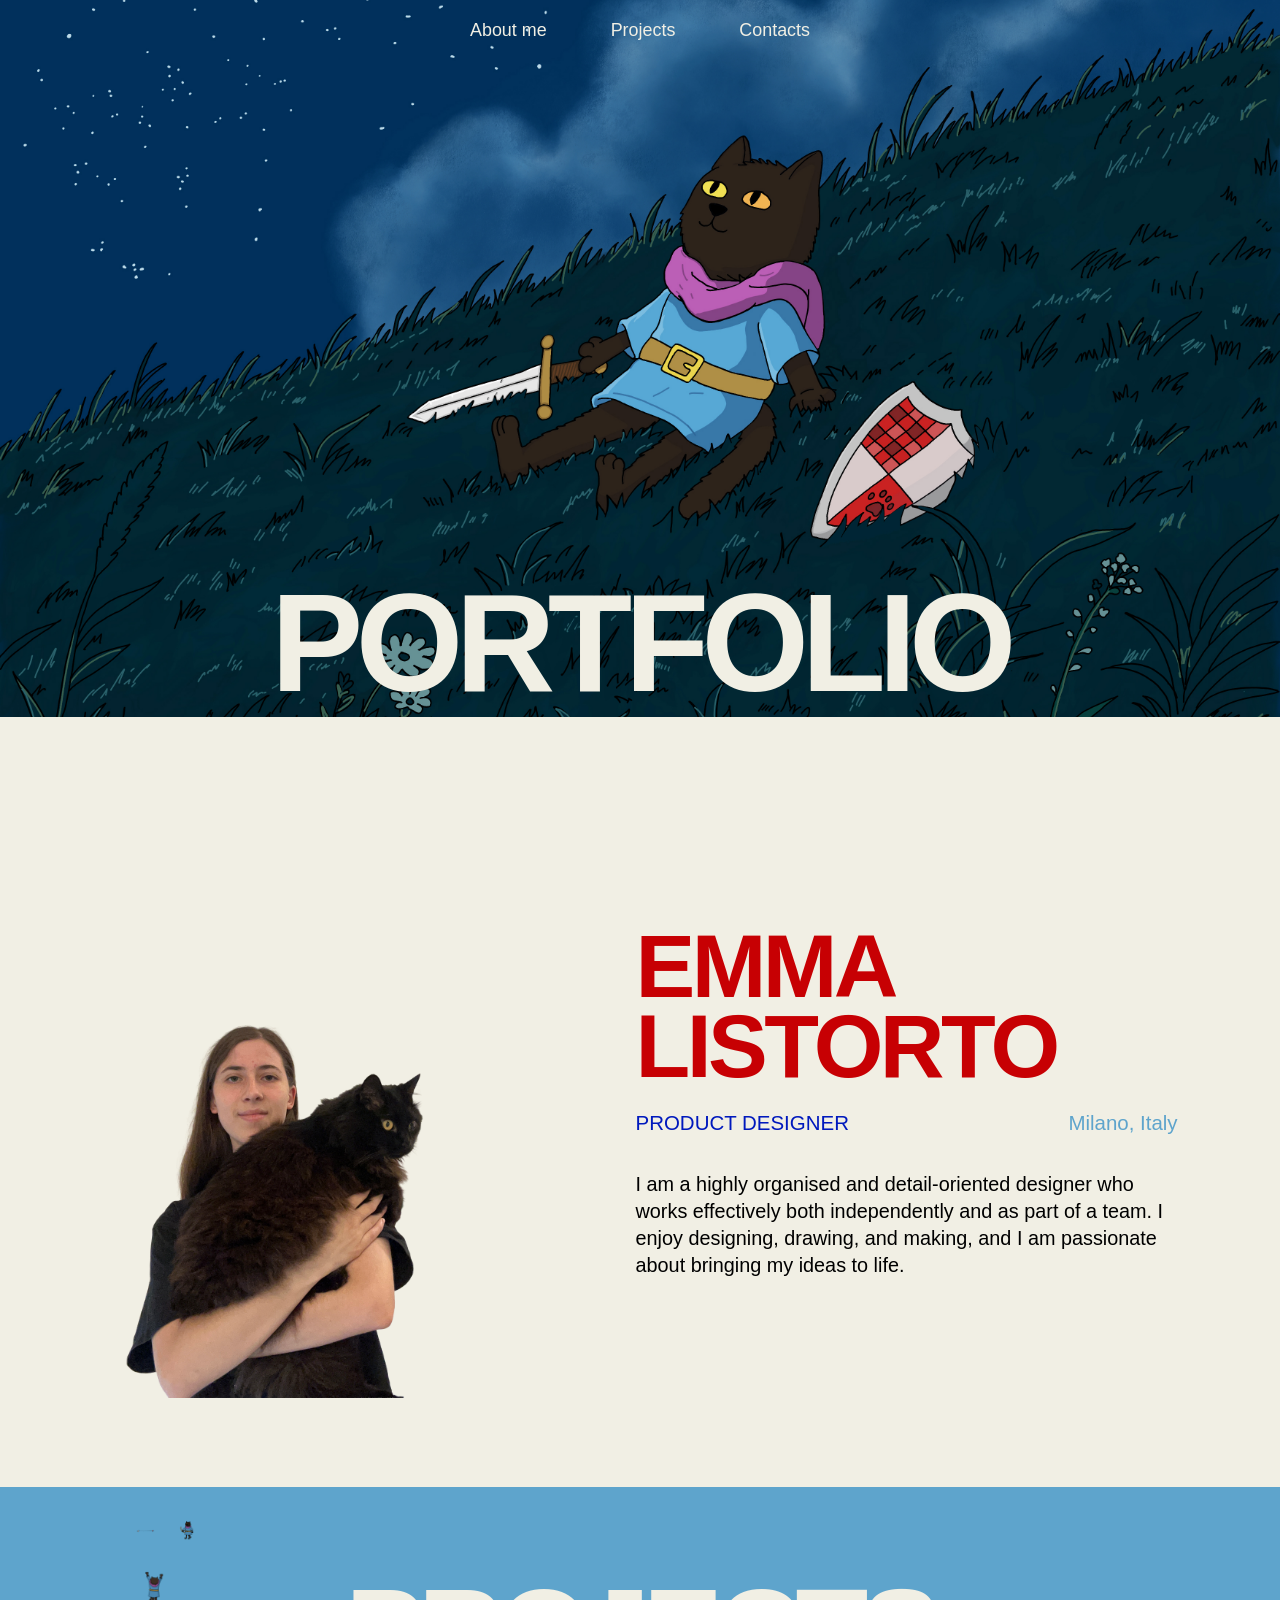
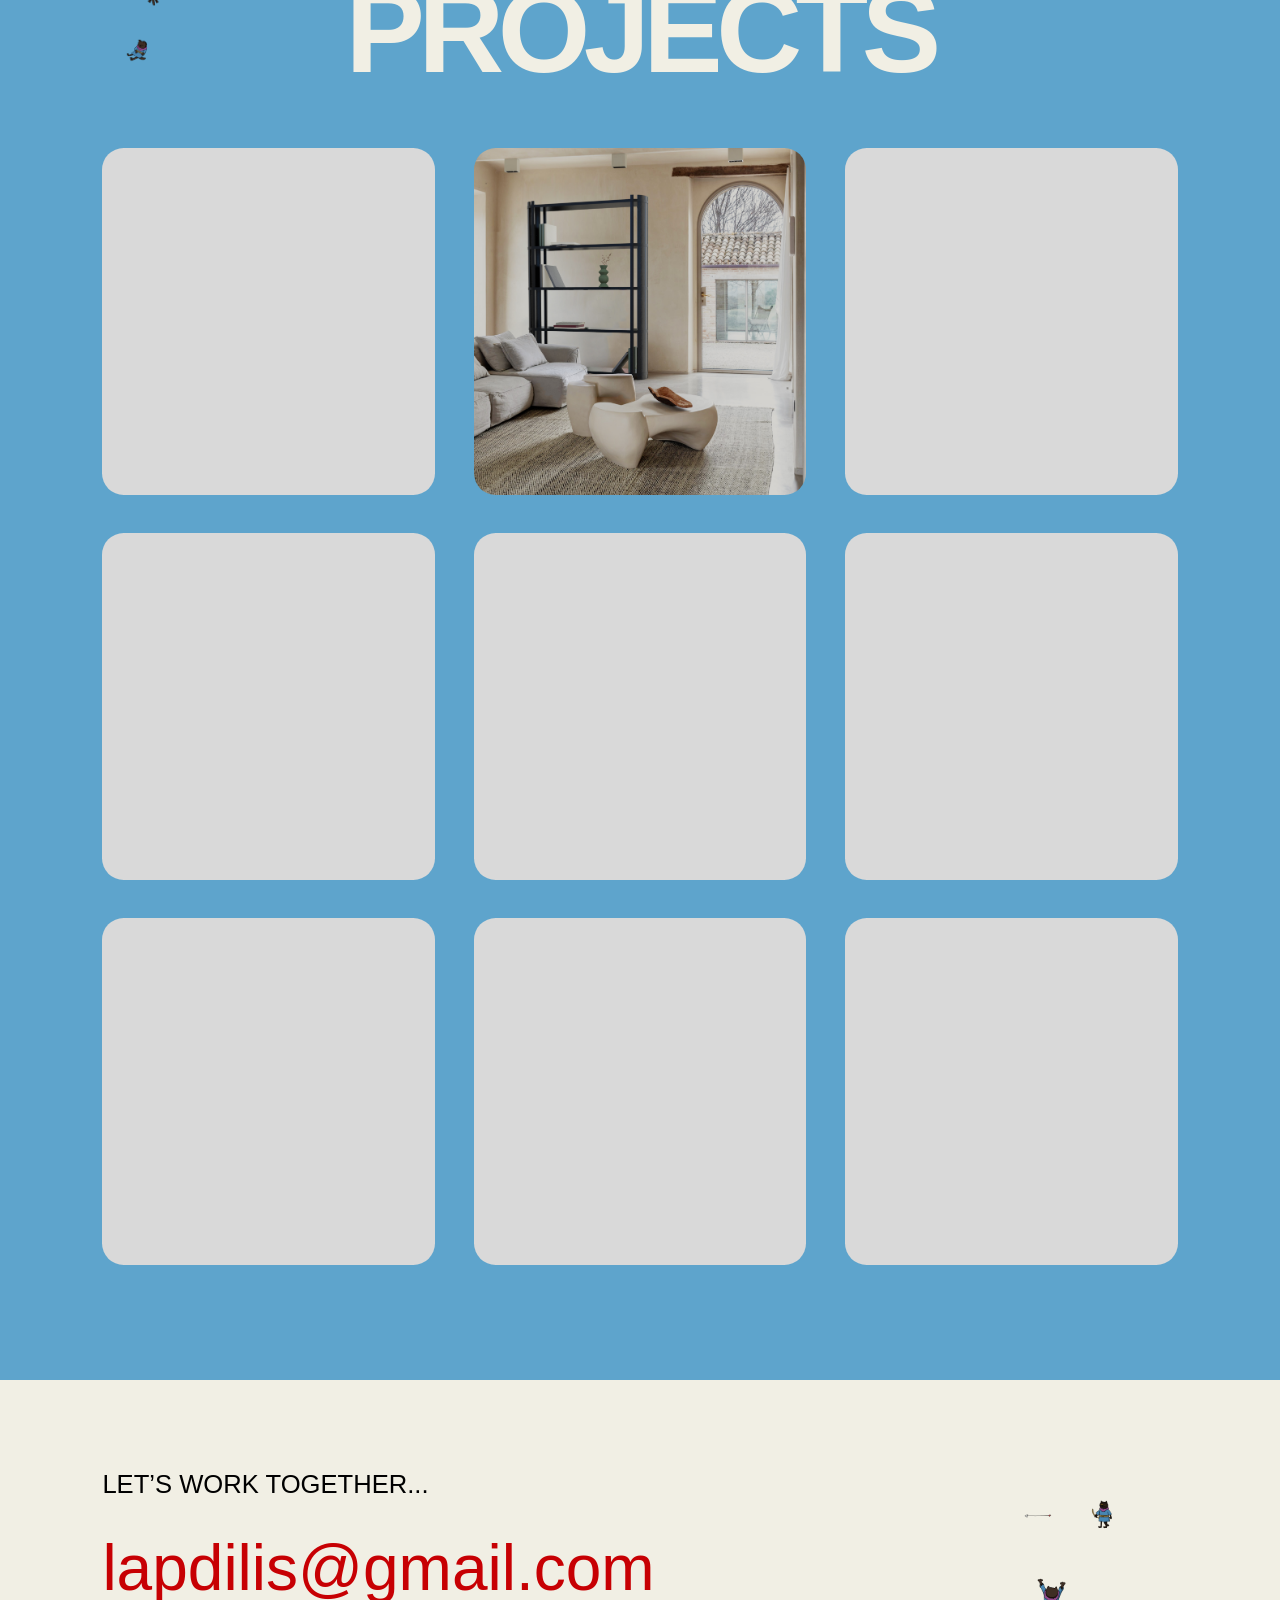
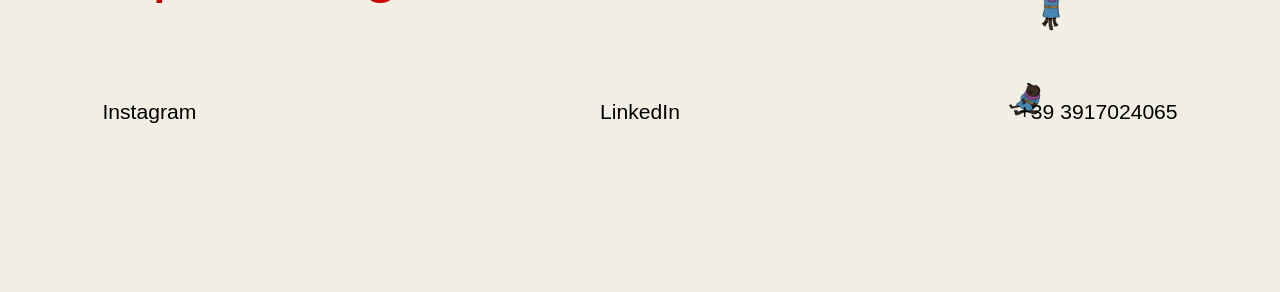
==== index.html @ e355bc2e "Add files via upload" ====
<!DOCTYPE html>
<html lang="en">
<head>
    <meta charset="UTF-8">
    <meta name="viewport" content="width=device-width, initial-scale=1.0">

    <title>Emma Listorto — Product Designer</title>
    <meta name="description" content="Emma Listorto — Product Designer from Milan, Italy.">

    <link rel="stylesheet" href="css/style.css">
</head>

<body>

    <!-- HERO -->
    <header class="hero" id="home">
        <nav class="navbar" aria-label="Main navigation">
            <a href="#about">About me</a>
            <a href="#projects">Projects</a>
            <a href="#contacts">Contacts</a>
        </nav>

        <h1 class="hero-title">PORTFOLIO</h1>
    </header>


    <main>

        <!-- ABOUT -->
        <section class="about section-cream" id="about">
            <div class="about-inner">

                <div class="about-image-wrap">
                    <img
                        class="about-image"
                        src="images/v1_32.png"
                        alt="Emma holding her cat"
                    >
                </div>

                <div class="about-content">
                    <h2 class="about-name">EMMA<br>LISTORTO</h2>

                    <div class="about-meta">
                        <span class="about-role">PRODUCT DESIGNER</span>
                        <span class="about-location">Milano, Italy</span>
                    </div>

                    <p class="about-description">
                        I am a highly organised and detail-oriented designer who works effectively
                        both independently and as part of a team. I enjoy designing, drawing, and
                        making, and I am passionate about bringing my ideas to life.
                    </p>
                </div>

            </div>
        </section>


        <!-- PROJECTS -->
        <section class="projects section-blue" id="projects">

            <div class="projects-heading">
                <img
                    class="projects-cat"
                    src="images/v1_24.png"
                    alt=""
                    aria-hidden="true"
                >
                <h2>PROJECTS</h2>
            </div>

            <div class="projects-grid">

                <!-- Replace the placeholder cards with your project images/links later -->
                <a class="project-card" href="#" aria-label="Project 1"></a>

                <a class="project-card project-card-image"
                   href="#"
                   aria-label="Project 2"
                   style="background-image: url('images/v1_10.png');">
                </a>

                <a class="project-card" href="#" aria-label="Project 3"></a>
                <a class="project-card" href="#" aria-label="Project 4"></a>
                <a class="project-card" href="#" aria-label="Project 5"></a>
                <a class="project-card" href="#" aria-label="Project 6"></a>
                <a class="project-card" href="#" aria-label="Project 7"></a>
                <a class="project-card" href="#" aria-label="Project 8"></a>
                <a class="project-card" href="#" aria-label="Project 9"></a>

            </div>

        </section>


        <!-- CONTACTS -->
        <section class="contacts section-cream" id="contacts">

            <div class="contacts-inner">

                <div class="contacts-main">
                    <p class="contact-intro">LET’S WORK TOGETHER...</p>

                    <a class="email" href="mailto:lapdilis@gmail.com">
                        lapdilis@gmail.com
                    </a>
                </div>

                <img
                    class="contacts-cat"
                    src="images/v1_23.png"
                    alt=""
                    aria-hidden="true"
                >

                <div class="contact-links">
                    <!-- Replace # with your real Instagram and LinkedIn URLs -->
                    <a href="#" aria-label="Instagram">Instagram</a>
                    <a href="#" aria-label="LinkedIn">LinkedIn</a>
                    <a href="tel:+393917024065">+39 3917024065</a>
                </div>

            </div>

        </section>

    </main>

</body>
</html>
---- css/style.css ----
/* =========================================================
   LAPDI DESIGNS — RESPONSIVE PORTFOLIO
   ========================================================= */

/* ---------- RESET ---------- */

*,
*::before,
*::after {
    box-sizing: border-box;
}

html {
    scroll-behavior: smooth;
}

body {
    margin: 0;
    background: #f1efe4;
    color: #000;
    overflow-x: hidden;
}

/* ---------- FONTS ---------- */
/*
   The original Figma export referenced Eurostile LT ExtendedTwo
   and Futura Book through Google Fonts, but those specific fonts
   are not Google Fonts web fonts.

   If you own the .woff/.woff2 files, put them in a "fonts" folder
   and we can add @font-face later for an exact match.

   The fallbacks below keep the visual character close for now.
*/

:root {
    --cream: #f1efe4;
    --red: #c70003;
    --blue: #5ea4cc;
    --dark-blue: #0019bd;
    --card: #d9d9d9;
    --text: #000;

    --display-font: "Arial Black", "Arial Narrow", Arial, sans-serif;
    --body-font: "Century Gothic", "Trebuchet MS", Arial, sans-serif;
}


/* ---------- GLOBAL ---------- */

body {
    font-family: var(--body-font);
}

a {
    color: inherit;
    text-decoration: none;
}

img {
    display: block;
    max-width: 100%;
}


/* =========================================================
   HERO
   ========================================================= */

.hero {
    position: relative;
    width: 100%;
    height: min(56vw, 720px);
    min-height: 360px;

    background-image: url("../images/v1_3.png");
    background-size: cover;
    background-position: center center;
    background-repeat: no-repeat;

    overflow: hidden;
}

.navbar {
    position: absolute;
    z-index: 10;

    top: 22px;
    left: 50%;
    transform: translateX(-50%);

    display: flex;
    justify-content: center;
    align-items: center;
    gap: clamp(28px, 5vw, 80px);

    width: max-content;
}

.navbar a {
    color: var(--cream);
    font-size: clamp(14px, 1.4vw, 24px);
    line-height: 1;
    white-space: nowrap;

    transition: opacity 0.2s ease;
}

.navbar a:hover,
.navbar a:focus-visible {
    opacity: 0.65;
}

.hero-title {
    position: absolute;
    z-index: 5;

    left: 0;
    right: 0;
    bottom: 2%;

    margin: 0;

    color: var(--cream);
    font-family: var(--display-font);
    font-size: clamp(58px, 10.8vw, 210px);
    line-height: 0.85;
    letter-spacing: -0.055em;
    text-align: center;

    white-space: nowrap;
}


/* =========================================================
   COMMON SECTIONS
   ========================================================= */

.section-cream {
    background: var(--cream);
}

.section-blue {
    background: var(--blue);
}


/* =========================================================
   ABOUT
   ========================================================= */

.about {
    position: relative;
    min-height: clamp(620px, 58vw, 1050px);

    padding: clamp(70px, 7vw, 130px) clamp(28px, 8vw, 150px);

    overflow: hidden;
}

.about-inner {
    width: min(1500px, 100%);
    min-height: 100%;

    margin: 0 auto;

    display: grid;
    grid-template-columns: minmax(300px, 0.9fr) minmax(400px, 1.1fr);
    align-items: center;
    gap: clamp(45px, 7vw, 120px);
}

.about-image-wrap {
    display: flex;
    justify-content: center;
    align-items: flex-end;
    align-self: stretch;
}

.about-image {
    width: min(100%, 560px);
    height: auto;
    object-fit: contain;
    object-position: bottom center;
    align-self: end;
}

.about-content {
    max-width: 850px;
}

.about-name {
    margin: 0 0 clamp(20px, 2vw, 35px);

    color: var(--red);
    font-family: var(--display-font);
    font-size: clamp(52px, 7vw, 125px);
    line-height: 0.9;
    letter-spacing: -0.04em;
}

.about-meta {
    display: flex;
    justify-content: space-between;
    align-items: baseline;
    gap: 30px;

    margin-bottom: clamp(25px, 3vw, 50px);

    font-family: var(--display-font);
    font-size: clamp(15px, 1.6vw, 32px);
    line-height: 1;
}

.about-role {
    color: var(--dark-blue);
}

.about-location {
    color: var(--blue);
    text-align: right;
}

.about-description {
    max-width: 850px;

    margin: 0;

    color: var(--text);
    font-family: var(--body-font);
    font-size: clamp(17px, 1.55vw, 30px);
    line-height: 1.35;
}


/* =========================================================
   PROJECTS
   ========================================================= */

.projects {
    position: relative;

    padding: clamp(70px, 7vw, 125px) clamp(28px, 8vw, 150px)
             clamp(100px, 9vw, 170px);

    overflow: hidden;
}

.projects-heading {
    position: relative;

    width: min(1500px, 100%);
    margin: 0 auto clamp(60px, 5vw, 100px);

    display: flex;
    justify-content: center;
    align-items: center;
}

.projects-heading h2 {
    margin: 0;

    color: var(--cream);
    font-family: var(--display-font);
    font-size: clamp(58px, 9.3vw, 180px);
    line-height: 0.9;
    letter-spacing: -0.055em;
    text-align: center;
}

.projects-cat {
    position: absolute;

    left: 0;
    bottom: -10px;

    width: clamp(85px, 11vw, 210px);
    height: auto;

    transform: translateX(-5%);
}

.projects-grid {
    width: min(1500px, 100%);
    margin: 0 auto;

    display: grid;
    grid-template-columns: repeat(3, minmax(0, 1fr));
    gap: clamp(25px, 3vw, 55px);
}

.project-card {
    display: block;

    aspect-ratio: 480 / 500;

    background: var(--card);
    border-radius: clamp(16px, 1.7vw, 30px);

    overflow: hidden;

    transition:
        transform 0.25s ease,
        opacity 0.25s ease;
}

.project-card:hover,
.project-card:focus-visible {
    transform: translateY(-8px);
    opacity: 0.9;
}

.project-card-image {
    background-position: center;
    background-size: cover;
    background-repeat: no-repeat;
}


/* =========================================================
   CONTACTS
   ========================================================= */

.contacts {
    position: relative;
    min-height: clamp(470px, 40vw, 760px);

    padding: clamp(80px, 7vw, 140px) clamp(28px, 8vw, 150px)
             clamp(55px, 5vw, 90px);

    overflow: hidden;
}

.contacts-inner {
    position: relative;

    width: min(1500px, 100%);
    min-height: 100%;

    margin: 0 auto;

    display: flex;
    flex-direction: column;
}

.contacts-main {
    position: relative;
    z-index: 2;
}

.contact-intro {
    margin: 0 0 clamp(28px, 3vw, 50px);

    font-size: clamp(18px, 2vw, 40px);
    line-height: 1.1;
}

.email {
    display: inline-block;

    color: var(--red);
    font-size: clamp(35px, 5vw, 96px);
    line-height: 1;

    transition: opacity 0.2s ease;
}

.email:hover,
.email:focus-visible {
    opacity: 0.65;
}

.contacts-cat {
    position: absolute;
    z-index: 1;

    width: clamp(160px, 17vw, 330px);
    height: auto;

    right: 0;
    top: -10px;
}

.contact-links {
    position: relative;
    z-index: 2;

    margin-top: auto;
    padding-top: 100px;

    display: grid;
    grid-template-columns: repeat(3, 1fr);
    align-items: end;
    gap: 30px;

    font-size: clamp(16px, 1.65vw, 32px);
}

.contact-links a:nth-child(1) {
    text-align: left;
}

.contact-links a:nth-child(2) {
    text-align: center;
}

.contact-links a:nth-child(3) {
    text-align: right;
}

.contact-links a:hover,
.contact-links a:focus-visible {
    text-decoration: underline;
}


/* =========================================================
   TABLET
   ========================================================= */

@media (max-width: 900px) {

    .hero {
        height: 58vw;
        min-height: 330px;
    }

    .about {
        padding-top: 80px;
        padding-bottom: 80px;
    }

    .about-inner {
        grid-template-columns: minmax(240px, 0.8fr) minmax(300px, 1.2fr);
        gap: 45px;
    }

    .about-meta {
        gap: 15px;
    }

    .projects-grid {
        gap: 25px;
    }

    .contacts-cat {
        right: -10px;
    }
}


/* =========================================================
   MOBILE
   ========================================================= */

@media (max-width: 650px) {

    .hero {
        height: 100svh;
        min-height: 560px;
        max-height: 760px;

        background-position: 56% center;
    }

    .navbar {
        top: 22px;
        gap: 22px;

        width: 100%;
        padding: 0 18px;
    }

    .navbar a {
        font-size: 15px;
    }

    .hero-title {
        bottom: 5%;
        font-size: clamp(52px, 16vw, 100px);
        letter-spacing: -0.06em;
    }


    /* ABOUT */

    .about {
        min-height: auto;

        padding: 70px 24px 80px;
    }

    .about-inner {
        display: flex;
        flex-direction: column;

        gap: 30px;
    }

    .about-image-wrap {
        width: 100%;
        align-self: center;
    }

    .about-image {
        width: min(90%, 420px);
    }

    .about-content {
        width: 100%;
        max-width: none;

        text-align: left;
    }

    .about-name {
        font-size: clamp(54px, 16vw, 95px);
        text-align: center;
    }

    .about-meta {
        flex-direction: column;
        align-items: stretch;

        gap: 10px;
        margin-bottom: 25px;

        font-size: 18px;
    }

    .about-location {
        text-align: left;
    }

    .about-description {
        font-size: 17px;
        line-height: 1.45;
    }


    /* PROJECTS */

    .projects {
        padding: 70px 24px 100px;
    }

    .projects-heading {
        justify-content: center;

        margin-bottom: 45px;
    }

    .projects-heading h2 {
        font-size: clamp(55px, 17vw, 90px);
    }

    .projects-cat {
        width: 75px;

        left: -5px;
        bottom: -8px;
    }

    .projects-grid {
        grid-template-columns: 1fr;
        gap: 22px;
    }

    .project-card {
        width: 100%;
        aspect-ratio: 1 / 1;
        border-radius: 20px;
    }


    /* CONTACTS */

    .contacts {
        min-height: 600px;

        padding: 70px 24px 45px;
    }

    .contacts-cat {
        width: 170px;

        right: -35px;
        top: 85px;
    }

    .contact-intro {
        max-width: 250px;

        font-size: 18px;
        line-height: 1.2;
    }

    .email {
        max-width: 100%;

        font-size: clamp(31px, 9.5vw, 55px);
        line-height: 1.05;
        overflow-wrap: anywhere;
    }

    .contact-links {
        margin-top: auto;
        padding-top: 220px;

        grid-template-columns: 1fr;
        gap: 18px;

        font-size: 18px;
    }

    .contact-links a:nth-child(1),
    .contact-links a:nth-child(2),
    .contact-links a:nth-child(3) {
        text-align: left;
    }
}


/* =========================================================
   SMALL PHONES
   ========================================================= */

@media (max-width: 380px) {

    .hero {
        min-height: 520px;
    }

    .navbar {
        gap: 15px;
    }

    .navbar a {
        font-size: 14px;
    }

    .about {
        padding-left: 18px;
        padding-right: 18px;
    }

    .projects {
        padding-left: 18px;
        padding-right: 18px;
    }

    .contacts {
        padding-left: 18px;
        padding-right: 18px;
    }

    .projects-cat {
        width: 62px;
    }
}
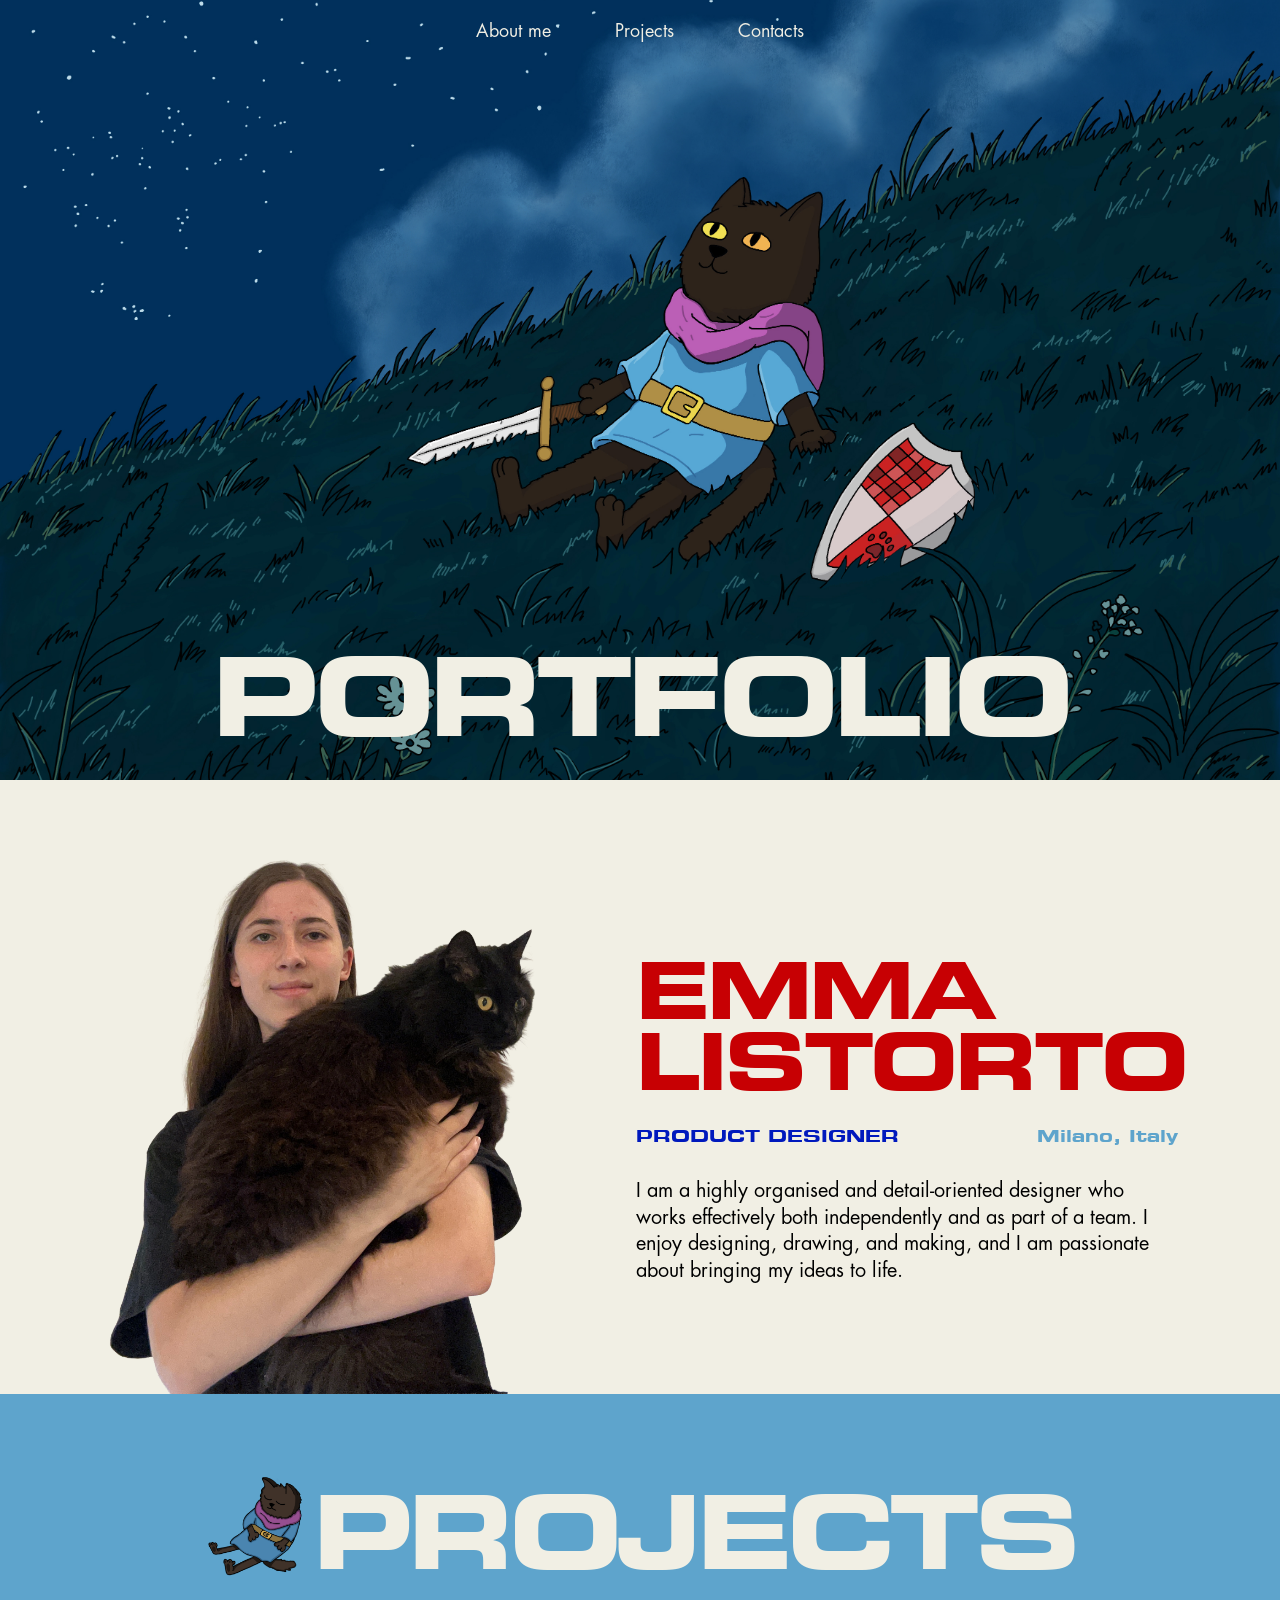
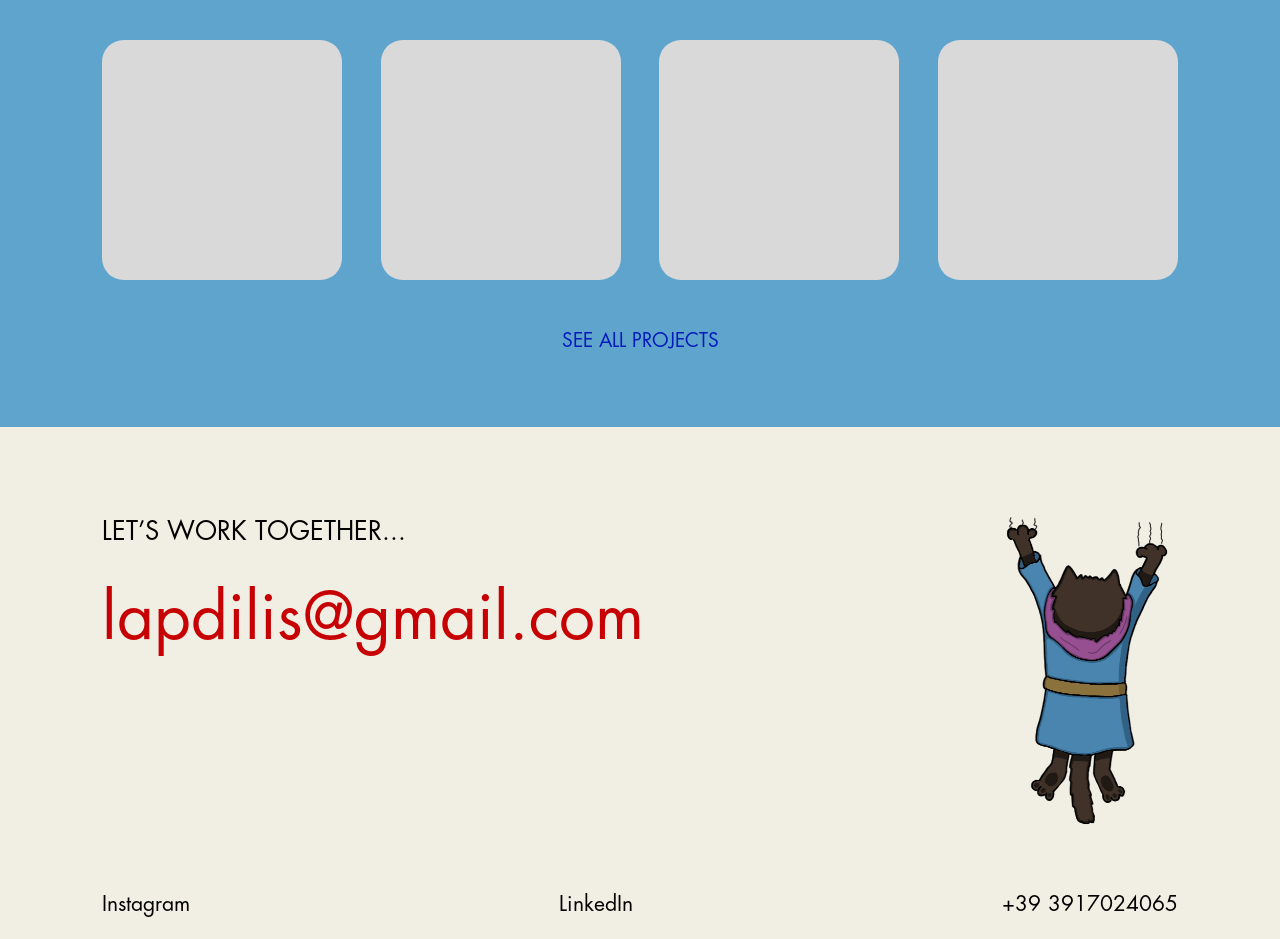
==== commit c10a96e8: "Update index.html" ====
--- a/index.html
+++ b/index.html
@@ -1,19 +1,29 @@
 <!DOCTYPE html>
 <html lang="en">
+
 <head>
     <meta charset="UTF-8">
     <meta name="viewport" content="width=device-width, initial-scale=1.0">
 
-    <title>Emma Listorto — Product Designer</title>
-    <meta name="description" content="Emma Listorto — Product Designer from Milan, Italy.">
+    <title>Emma Listorto — Portfolio</title>
+
+    <meta
+        name="description"
+        content="Emma Listorto — Product Designer"
+    >
 
     <link rel="stylesheet" href="css/style.css">
 </head>
 
+
 <body>
 
-    <!-- HERO -->
+    <!-- =====================================================
+         HERO
+         ===================================================== -->
+
     <header class="hero" id="home">
+
         <nav class="navbar" aria-label="Main navigation">
             <a href="#about">About me</a>
             <a href="#projects">Projects</a>
@@ -21,13 +31,18 @@
         </nav>
 
         <h1 class="hero-title">PORTFOLIO</h1>
+
     </header>
 
 
     <main>
 
-        <!-- ABOUT -->
+        <!-- =================================================
+             ABOUT
+             ================================================= -->
+
         <section class="about section-cream" id="about">
+
             <div class="about-inner">
 
                 <div class="about-image-wrap">
@@ -39,11 +54,22 @@
                 </div>
 
                 <div class="about-content">
-                    <h2 class="about-name">EMMA<br>LISTORTO</h2>
+
+                    <h2 class="about-name">
+                        EMMA<br>
+                        LISTORTO
+                    </h2>
 
                     <div class="about-meta">
-                        <span class="about-role">PRODUCT DESIGNER</span>
-                        <span class="about-location">Milano, Italy</span>
+
+                        <span class="about-role">
+                            PRODUCT DESIGNER
+                        </span>
+
+                        <span class="about-location">
+                            Milano, Italy
+                        </span>
+
                     </div>
 
                     <p class="about-description">
@@ -51,60 +77,109 @@
                         both independently and as part of a team. I enjoy designing, drawing, and
                         making, and I am passionate about bringing my ideas to life.
                     </p>
-                </div>
-
-            </div>
+
+                </div>
+
+            </div>
+
         </section>
 
 
-        <!-- PROJECTS -->
+        <!-- =================================================
+             PROJECTS
+             ================================================= -->
+
         <section class="projects section-blue" id="projects">
 
             <div class="projects-heading">
+
                 <img
                     class="projects-cat"
                     src="images/v1_24.png"
                     alt=""
                     aria-hidden="true"
                 >
+
                 <h2>PROJECTS</h2>
-            </div>
+
+            </div>
+
 
             <div class="projects-grid">
 
-                <!-- Replace the placeholder cards with your project images/links later -->
-                <a class="project-card" href="#" aria-label="Project 1"></a>
-
-                <a class="project-card project-card-image"
-                   href="#"
-                   aria-label="Project 2"
-                   style="background-image: url('images/v1_10.png');">
-                </a>
-
-                <a class="project-card" href="#" aria-label="Project 3"></a>
-                <a class="project-card" href="#" aria-label="Project 4"></a>
-                <a class="project-card" href="#" aria-label="Project 5"></a>
-                <a class="project-card" href="#" aria-label="Project 6"></a>
-                <a class="project-card" href="#" aria-label="Project 7"></a>
-                <a class="project-card" href="#" aria-label="Project 8"></a>
-                <a class="project-card" href="#" aria-label="Project 9"></a>
-
-            </div>
+                <!-- FRU FRU -->
+
+                <a
+                    class="project-card project-card-image"
+                    href="fru-fru.html"
+                    aria-label="FRU FRU — Portable blender"
+                    style="background-image: url('images/blender.png');"
+                ></a>
+
+
+                <!-- SIKU -->
+
+                <a
+                    class="project-card project-card-image"
+                    href="siku.html"
+                    aria-label="SIKU — Kids board game"
+                    style="background-image: url('images/siku.jpg');"
+                ></a>
+
+
+                <!-- LEGO -->
+
+                <a
+                    class="project-card project-card-image"
+                    href="lego.html"
+                    aria-label="CAT CAFE & ART SUPPLIES SHOP — Lego design submission"
+                    style="background-image: url('images/lego.jpg');"
+                ></a>
+
+
+                <!-- ZENIT -->
+
+                <a
+                    class="project-card project-card-image"
+                    href="zenit.html"
+                    aria-label="ZENIT — Yoga shelf"
+                    style="background-image: url('images/zenit.jpg');"
+                ></a>
+
+            </div>
+
+
+            <a
+                class="all-projects-link"
+                href="all-projects.html"
+            >
+                SEE ALL PROJECTS
+            </a>
 
         </section>
 
 
-        <!-- CONTACTS -->
+        <!-- =================================================
+             CONTACTS
+             ================================================= -->
+
         <section class="contacts section-cream" id="contacts">
 
             <div class="contacts-inner">
 
                 <div class="contacts-main">
-                    <p class="contact-intro">LET’S WORK TOGETHER...</p>
-
-                    <a class="email" href="mailto:lapdilis@gmail.com">
+
+                    <p class="contact-intro">
+                        LET’S WORK TOGETHER...
+                    </p>
+
+                    <a
+                        class="email"
+                        href="mailto:lapdilis@gmail.com"
+                    >
                         lapdilis@gmail.com
                     </a>
+
                 </div>
 
                 <img
@@ -115,10 +190,22 @@
                 >
 
                 <div class="contact-links">
-                    <!-- Replace # with your real Instagram and LinkedIn URLs -->
-                    <a href="#" aria-label="Instagram">Instagram</a>
-                    <a href="#" aria-label="LinkedIn">LinkedIn</a>
-                    <a href="tel:+393917024065">+39 3917024065</a>
+
+                    <a href="#" aria-label="Instagram">
+                        Instagram
+                    </a>
+
+                    <a href="#" aria-label="LinkedIn">
+                        LinkedIn
+                    </a>
+
+                    <a
+                        href="tel:+393917024065"
+                        aria-label="Phone number"
+                    >
+                        +39 3917024065
+                    </a>
+
                 </div>
 
             </div>
@@ -128,4 +215,5 @@
     </main>
 
 </body>
+
 </html>
--- a/css/style.css
+++ b/css/style.css
@@ -2,36 +2,29 @@
    LAPDI DESIGNS — RESPONSIVE PORTFOLIO
    ========================================================= */
 
-/* ---------- RESET ---------- */
-
-*,
-*::before,
-*::after {
-    box-sizing: border-box;
-}
-
-html {
-    scroll-behavior: smooth;
-}
-
-body {
-    margin: 0;
-    background: #f1efe4;
-    color: #000;
-    overflow-x: hidden;
-}
-
-/* ---------- FONTS ---------- */
-/*
-   The original Figma export referenced Eurostile LT ExtendedTwo
-   and Futura Book through Google Fonts, but those specific fonts
-   are not Google Fonts web fonts.
-
-   If you own the .woff/.woff2 files, put them in a "fonts" folder
-   and we can add @font-face later for an exact match.
-
-   The fallbacks below keep the visual character close for now.
-*/
+
+/* =========================================================
+   FONTS
+   ========================================================= */
+
+@font-face {
+    font-family: "Eurostile Extended";
+    src: url("fonts/EurostileExtendedBlack.ttf") format("truetype");
+    font-weight: 900;
+    font-style: normal;
+}
+
+@font-face {
+    font-family: "Futura Book";
+    src: url("fonts/FuturaBook.otf") format("opentype");
+    font-weight: 400;
+    font-style: normal;
+}
+
+
+/* =========================================================
+   VARIABLES
+   ========================================================= */
 
 :root {
     --cream: #f1efe4;
@@ -41,15 +34,34 @@
     --card: #d9d9d9;
     --text: #000;
 
-    --display-font: "Arial Black", "Arial Narrow", Arial, sans-serif;
-    --body-font: "Century Gothic", "Trebuchet MS", Arial, sans-serif;
-}
-
-
-/* ---------- GLOBAL ---------- */
+    --display-font: "Eurostile Extended", sans-serif;
+    --body-font: "Futura Book", sans-serif;
+}
+
+
+/* =========================================================
+   RESET
+   ========================================================= */
+
+*,
+*::before,
+*::after {
+    box-sizing: border-box;
+}
+
+html {
+    scroll-behavior: smooth;
+}
 
 body {
+    margin: 0;
+
+    background: var(--cream);
+    color: var(--text);
+
     font-family: var(--body-font);
+
+    overflow-x: hidden;
 }
 
 a {
@@ -69,17 +81,23 @@
 
 .hero {
     position: relative;
+
     width: 100%;
-    height: min(56vw, 720px);
-    min-height: 360px;
-
-    background-image: url("../images/v1_3.png");
+    height: min(61vw, 780px);
+    min-height: 380px;
+
+    background-image: url("../images/v1_3.jpg");
     background-size: cover;
-    background-position: center center;
+    background-position: center 42%;
     background-repeat: no-repeat;
 
     overflow: hidden;
 }
+
+
+/* =========================================================
+   NAVIGATION
+   ========================================================= */
 
 .navbar {
     position: absolute;
@@ -87,11 +105,14 @@
 
     top: 22px;
     left: 50%;
+
     transform: translateX(-50%);
 
     display: flex;
+
     justify-content: center;
     align-items: center;
+
     gap: clamp(28px, 5vw, 80px);
 
     width: max-content;
@@ -99,8 +120,11 @@
 
 .navbar a {
     color: var(--cream);
+
     font-size: clamp(14px, 1.4vw, 24px);
+
     line-height: 1;
+
     white-space: nowrap;
 
     transition: opacity 0.2s ease;
@@ -111,24 +135,41 @@
     opacity: 0.65;
 }
 
+
+/* =========================================================
+   HERO TITLE
+   ========================================================= */
+
 .hero-title {
     position: absolute;
     z-index: 5;
 
     left: 0;
     right: 0;
-    bottom: 2%;
+    bottom: 5%;
+
+    width: 100%;
 
     margin: 0;
 
+    padding: 0 15px;
+
     color: var(--cream);
+
     font-family: var(--display-font);
-    font-size: clamp(58px, 10.8vw, 210px);
+
+    /* MODIFICATO: dimensione realmente fluida */
+    font-size: min(8.5vw, 210px);
+
     line-height: 0.85;
+
     letter-spacing: -0.055em;
+
     text-align: center;
 
     white-space: nowrap;
+
+    overflow: visible;
 }
 
 
@@ -151,84 +192,156 @@
 
 .about {
     position: relative;
-    min-height: clamp(620px, 58vw, 1050px);
-
-    padding: clamp(70px, 7vw, 130px) clamp(28px, 8vw, 150px);
+
+    height: clamp(600px, 48vw, 850px);
+
+    padding:
+        clamp(45px, 5vw, 80px)
+        clamp(28px, 8vw, 150px)
+        0;
 
     overflow: hidden;
 }
 
+
+/* ---------- ABOUT INNER ---------- */
+
 .about-inner {
+    position: relative;
+
     width: min(1500px, 100%);
-    min-height: 100%;
+    height: 100%;
 
     margin: 0 auto;
 
     display: grid;
-    grid-template-columns: minmax(300px, 0.9fr) minmax(400px, 1.1fr);
-    align-items: center;
-    gap: clamp(45px, 7vw, 120px);
-}
+
+    grid-template-columns:
+        minmax(300px, 0.9fr)
+        minmax(400px, 1.1fr);
+
+    column-gap: clamp(45px, 7vw, 120px);
+}
+
+
+/* ---------- ABOUT IMAGE ---------- */
 
 .about-image-wrap {
+    position: relative;
+
+    height: 100%;
+
     display: flex;
+
     justify-content: center;
     align-items: flex-end;
-    align-self: stretch;
 }
 
 .about-image {
     width: min(100%, 560px);
+
     height: auto;
+
     object-fit: contain;
+
     object-position: bottom center;
-    align-self: end;
-}
+
+    align-self: flex-end;
+}
+
+
+/* ---------- ABOUT CONTENT ---------- */
 
 .about-content {
+    width: 100%;
     max-width: 850px;
-}
+
+    align-self: center;
+
+    container-type: inline-size;
+}
+
+
+/* ---------- NAME ---------- */
 
 .about-name {
-    margin: 0 0 clamp(20px, 2vw, 35px);
+    width: 100%;
+    max-width: 850px;
+
+    margin: 0;
 
     color: var(--red);
+
     font-family: var(--display-font);
-    font-size: clamp(52px, 7vw, 125px);
+
+    font-size: clamp(42px, 14.5cqw, 123px);
+
     line-height: 0.9;
+
     letter-spacing: -0.04em;
-}
+
+    text-align: left;
+
+    white-space: nowrap;
+}
+
+
+/* ---------- META ---------- */
 
 .about-meta {
     display: flex;
+
+    flex-direction: row;
+
     justify-content: space-between;
-    align-items: baseline;
-    gap: 30px;
-
-    margin-bottom: clamp(25px, 3vw, 50px);
+    align-items: center;
+
+    width: 100%;
+
+    gap: clamp(10px, 2vw, 30px);
+
+    margin:
+        clamp(25px, 2.5vw, 40px)
+        0;
 
     font-family: var(--display-font);
-    font-size: clamp(15px, 1.6vw, 32px);
+
+    font-size: clamp(10px, 1.35vw, 27px);
+
     line-height: 1;
+
+    white-space: nowrap;
 }
 
 .about-role {
     color: var(--dark-blue);
+
+    white-space: nowrap;
 }
 
 .about-location {
     color: var(--blue);
+
     text-align: right;
-}
+
+    white-space: nowrap;
+}
+
+
+/* ---------- DESCRIPTION ---------- */
 
 .about-description {
+    width: 100%;
     max-width: 850px;
 
     margin: 0;
 
     color: var(--text);
+
     font-family: var(--body-font);
+
     font-size: clamp(17px, 1.55vw, 30px);
+
     line-height: 1.35;
 }
 
@@ -240,61 +353,125 @@
 .projects {
     position: relative;
 
-    padding: clamp(70px, 7vw, 125px) clamp(28px, 8vw, 150px)
-             clamp(100px, 9vw, 170px);
-
-    overflow: hidden;
-}
+    z-index: 1;
+
+    padding:
+        clamp(60px, 6vw, 105px)
+        clamp(28px, 8vw, 150px)
+        clamp(70px, 6vw, 110px);
+
+    overflow: visible;
+}
+
+
+/* =========================================================
+   PROJECTS HEADING
+   ========================================================= */
 
 .projects-heading {
     position: relative;
 
-    width: min(1500px, 100%);
-    margin: 0 auto clamp(60px, 5vw, 100px);
+    width: fit-content;
+
+    max-width: 100%;
+
+    margin:
+        0 auto
+        clamp(55px, 5vw, 95px);
 
     display: flex;
+
     justify-content: center;
-    align-items: center;
-}
+
+    align-items: flex-end;
+
+    gap: clamp(2px, 0.45vw, 8px);
+
+    overflow: visible;
+}
+
+
+/* =========================================================
+   PROJECTS TITLE
+   ========================================================= */
 
 .projects-heading h2 {
+    flex: 0 1 auto;
+
+    min-width: 0;
+
     margin: 0;
 
     color: var(--cream);
+
     font-family: var(--display-font);
-    font-size: clamp(58px, 9.3vw, 180px);
+
+    /* MODIFICATO: leggermente più piccolo per garantire
+       che gatto + PROJECTS rimangano sempre nel viewport */
+    font-size: min(8vw, 180px);
+
     line-height: 0.9;
+
     letter-spacing: -0.055em;
+
     text-align: center;
-}
+
+    white-space: nowrap;
+
+    overflow: visible;
+}
+
+
+/* =========================================================
+   PROJECTS CAT
+   ========================================================= */
 
 .projects-cat {
-    position: absolute;
-
-    left: 0;
-    bottom: -10px;
-
-    width: clamp(85px, 11vw, 210px);
+    position: relative;
+
+    width: clamp(70px, 8vw, 135px);
+
     height: auto;
 
-    transform: translateX(-5%);
-}
+    flex: 0 1 auto;
+
+    flex-shrink: 0;
+
+    transform: translateY(2%);
+}
+
+
+/* =========================================================
+   PROJECT GRID — HOME
+   ========================================================= */
 
 .projects-grid {
     width: min(1500px, 100%);
+
     margin: 0 auto;
 
     display: grid;
-    grid-template-columns: repeat(3, minmax(0, 1fr));
-    gap: clamp(25px, 3vw, 55px);
-}
+
+    grid-template-columns:
+        repeat(4, minmax(0, 1fr));
+
+    gap: clamp(20px, 3vw, 45px);
+}
+
+
+/* =========================================================
+   PROJECT CARD
+   ========================================================= */
 
 .project-card {
     display: block;
 
-    aspect-ratio: 480 / 500;
+    width: 100%;
+
+    aspect-ratio: 1 / 1;
 
     background: var(--card);
+
     border-radius: clamp(16px, 1.7vw, 30px);
 
     overflow: hidden;
@@ -307,13 +484,54 @@
 .project-card:hover,
 .project-card:focus-visible {
     transform: translateY(-8px);
+
     opacity: 0.9;
 }
+
+
+/* ---------- PROJECT IMAGE ---------- */
 
 .project-card-image {
     background-position: center;
+
     background-size: cover;
+
     background-repeat: no-repeat;
+}
+
+
+/* =========================================================
+   SEE ALL PROJECTS
+   ========================================================= */
+
+.all-projects-link {
+    display: block;
+
+    width: fit-content;
+
+    margin:
+        clamp(35px, 4vw, 55px)
+        auto
+        0;
+
+    color: var(--dark-blue);
+
+    font-family: var(--body-font);
+
+    font-size: clamp(14px, 1.5vw, 26px);
+
+    line-height: 1;
+
+    text-align: center;
+
+    white-space: nowrap;
+
+    transition: opacity 0.2s ease;
+}
+
+.all-projects-link:hover,
+.all-projects-link:focus-visible {
+    opacity: 0.65;
 }
 
 
@@ -323,46 +541,86 @@
 
 .contacts {
     position: relative;
+
+    z-index: 2;
+
     min-height: clamp(470px, 40vw, 760px);
 
-    padding: clamp(80px, 7vw, 140px) clamp(28px, 8vw, 150px)
-             clamp(55px, 5vw, 90px);
-
-    overflow: hidden;
-}
+    padding:
+        clamp(80px, 7vw, 140px)
+        clamp(28px, 8vw, 150px)
+        25px;
+
+    overflow: visible;
+
+    display: flex;
+
+    flex-direction: column;
+}
+
+
+/* ---------- CONTACT INNER ---------- */
 
 .contacts-inner {
     position: relative;
 
     width: min(1500px, 100%);
-    min-height: 100%;
+
+    flex: 1;
+
+    min-height: 0;
 
     margin: 0 auto;
 
     display: flex;
+
     flex-direction: column;
 }
+
+
+/* ---------- CONTACT MAIN ---------- */
 
 .contacts-main {
     position: relative;
-    z-index: 2;
-}
+
+    z-index: 3;
+}
+
+
+/* ---------- INTRO ---------- */
 
 .contact-intro {
-    margin: 0 0 clamp(28px, 3vw, 50px);
+    margin:
+        0
+        0
+        clamp(28px, 3vw, 50px);
 
     font-size: clamp(18px, 2vw, 40px);
+
     line-height: 1.1;
-}
+
+    white-space: nowrap;
+}
+
+
+/* =========================================================
+   EMAIL
+   ========================================================= */
 
 .email {
     display: inline-block;
 
     color: var(--red);
+
     font-size: clamp(35px, 5vw, 96px);
+
     line-height: 1;
 
     transition: opacity 0.2s ease;
+
+    white-space: nowrap;
+
+    overflow: visible;
 }
 
 .email:hover,
@@ -370,30 +628,66 @@
     opacity: 0.65;
 }
 
+
+/* =========================================================
+   CONTACT CAT
+   ========================================================= */
+
 .contacts-cat {
     position: absolute;
-    z-index: 1;
-
-    width: clamp(160px, 17vw, 330px);
+
+    z-index: 10;
+
+    width: clamp(130px, 14vw, 270px);
+
     height: auto;
 
     right: 0;
-    top: -10px;
-}
+
+    top: 0;
+}
+
+
+/* =========================================================
+   CONTACT LINKS
+   ========================================================= */
 
 .contact-links {
     position: relative;
-    z-index: 2;
+
+    z-index: 3;
 
     margin-top: auto;
-    padding-top: 100px;
-
-    display: grid;
-    grid-template-columns: repeat(3, 1fr);
-    align-items: end;
-    gap: 30px;
+
+    padding: 0;
+
+    display: flex;
+
+    flex-direction: row;
+
+    justify-content: space-between;
+
+    align-items: flex-end;
+
+    width: 100%;
+
+    gap: clamp(10px, 3vw, 40px);
 
     font-size: clamp(16px, 1.65vw, 32px);
+
+    line-height: 1;
+
+    white-space: nowrap;
+}
+
+.contact-links a {
+    display: block;
+
+    flex: 0 1 auto;
+
+    min-width: 0;
+
+    white-space: nowrap;
 }
 
 .contact-links a:nth-child(1) {
@@ -420,31 +714,130 @@
 
 @media (max-width: 900px) {
 
+    /* ---------- HERO ---------- */
+
     .hero {
-        height: 58vw;
-        min-height: 330px;
-    }
+        height: 62vw;
+
+        min-height: 340px;
+
+        background-position: center 42%;
+    }
+
+    .hero-title {
+        /* MODIFICATO */
+        font-size: min(8.5vw, 150px);
+
+        padding-left: 15px;
+        padding-right: 15px;
+    }
+
+
+    /* ---------- ABOUT ---------- */
 
     .about {
-        padding-top: 80px;
-        padding-bottom: 80px;
+        height: clamp(520px, 58vw, 700px);
+
+        padding-top: 55px;
     }
 
     .about-inner {
-        grid-template-columns: minmax(240px, 0.8fr) minmax(300px, 1.2fr);
-        gap: 45px;
+        grid-template-columns:
+            minmax(240px, 0.8fr)
+            minmax(300px, 1.2fr);
+
+        column-gap: 45px;
+    }
+
+    .about-content {
+        width: 100%;
+
+        max-width: 850px;
+
+        align-self: center;
+    }
+
+    .about-name {
+        width: 100%;
+
+        font-size: clamp(40px, 14.5cqw, 95px);
     }
 
     .about-meta {
-        gap: 15px;
+        gap: 12px;
+
+        font-size: clamp(9px, 1.7vw, 18px);
+
+        white-space: nowrap;
+    }
+
+    .about-role,
+    .about-location {
+        white-space: nowrap;
+    }
+
+
+    /* ---------- PROJECTS ---------- */
+
+    .projects-heading {
+        gap: clamp(2px, 0.45vw, 6px);
+
+        max-width: calc(100vw - 40px);
+    }
+
+    .projects-heading h2 {
+        /* MODIFICATO */
+        font-size: min(8vw, 120px);
+    }
+
+    .projects-cat {
+        width: clamp(55px, 8vw, 95px);
     }
 
     .projects-grid {
+        grid-template-columns:
+            repeat(2, minmax(0, 1fr));
+
         gap: 25px;
     }
 
+    .project-card {
+        aspect-ratio: 1 / 1;
+
+        border-radius: 20px;
+    }
+
+    .all-projects-link {
+        margin-top: 35px;
+
+        font-size: clamp(13px, 2vw, 20px);
+    }
+
+
+    /* ---------- CONTACTS ---------- */
+
+    .contacts {
+        padding-bottom: 20px;
+    }
+
     .contacts-cat {
-        right: -10px;
+        width: 195px;
+
+        right: -5px;
+
+        top: 0;
+    }
+
+    .contact-links {
+        gap: 20px;
+
+        font-size: clamp(14px, 1.9vw, 24px);
+
+        white-space: nowrap;
+    }
+
+    .contact-links a {
+        white-space: nowrap;
     }
 }
 
@@ -454,20 +847,25 @@
    ========================================================= */
 
 @media (max-width: 650px) {
+
+    /* ---------- HERO ---------- */
 
     .hero {
         height: 100svh;
+
         min-height: 560px;
         max-height: 760px;
 
-        background-position: 56% center;
+        background-position: 56% 42%;
     }
 
     .navbar {
         top: 22px;
+
         gap: 22px;
 
         width: 100%;
+
         padding: 0 18px;
     }
 
@@ -475,23 +873,51 @@
         font-size: 15px;
     }
 
+
+    /* ---------- HERO TITLE ---------- */
+
     .hero-title {
-        bottom: 5%;
-        font-size: clamp(52px, 16vw, 100px);
-        letter-spacing: -0.06em;
-    }
-
-
-    /* ABOUT */
+        width: 100%;
+
+        padding:
+            0
+            12px;
+
+        /* MODIFICATO */
+        font-size: min(10.5vw, 90px);
+
+        line-height: 0.85;
+
+        letter-spacing: -0.065em;
+
+        white-space: nowrap;
+
+        text-align: center;
+    }
+
+
+    /* =====================================================
+       ABOUT — MOBILE
+       ===================================================== */
 
     .about {
-        min-height: auto;
-
-        padding: 70px 24px 80px;
+        height: auto;
+
+        min-height: 0;
+
+        padding:
+            55px
+            24px
+            65px;
     }
 
     .about-inner {
+        width: 100%;
+
+        height: auto;
+
         display: flex;
+
         flex-direction: column;
 
         gap: 30px;
@@ -499,124 +925,312 @@
 
     .about-image-wrap {
         width: 100%;
-        align-self: center;
+
+        height: auto;
+
+        min-height: 0;
+
+        display: flex;
+
+        justify-content: center;
+
+        align-items: flex-end;
     }
 
     .about-image {
         width: min(90%, 420px);
+
+        height: auto;
+
+        align-self: flex-end;
     }
 
     .about-content {
         width: 100%;
+
         max-width: none;
 
+        align-self: auto;
+
+        container-type: inline-size;
+    }
+
+    .about-name {
+        width: 100%;
+
+        max-width: none;
+
+        font-size: clamp(38px, 14.5cqw, 95px);
+
         text-align: left;
-    }
-
-    .about-name {
-        font-size: clamp(54px, 16vw, 95px);
+
+        white-space: nowrap;
+    }
+
+    .about-meta {
+        width: 100%;
+
+        flex-direction: row;
+
+        justify-content: space-between;
+
+        align-items: center;
+
+        gap: 8px;
+
+        margin: 25px 0;
+
+        font-size: clamp(8px, 2.8vw, 15px);
+
+        white-space: nowrap;
+    }
+
+    .about-role,
+    .about-location {
+        white-space: nowrap;
+    }
+
+    .about-description {
+        width: 100%;
+
+        font-size: 17px;
+
+        line-height: 1.45;
+    }
+
+
+    /* =====================================================
+       PROJECTS — MOBILE
+       ===================================================== */
+
+    .projects {
+        padding:
+            60px
+            24px
+            75px;
+
+        overflow: visible;
+    }
+
+    .projects-heading {
+        width: fit-content;
+
+        max-width: calc(100vw - 36px);
+
+        margin:
+            0 auto
+            45px;
+
+        display: flex;
+
+        justify-content: center;
+
+        align-items: flex-end;
+
+        gap: clamp(2px, 0.8vw, 5px);
+
+        overflow: visible;
+    }
+
+    .projects-heading h2 {
+        flex: 0 1 auto;
+
+        min-width: 0;
+
+        /* MODIFICATO */
+        font-size: min(10vw, 80px);
+
+        line-height: 0.9;
+
+        letter-spacing: -0.065em;
+
+        white-space: nowrap;
+
         text-align: center;
-    }
-
-    .about-meta {
-        flex-direction: column;
-        align-items: stretch;
-
-        gap: 10px;
-        margin-bottom: 25px;
-
-        font-size: 18px;
-    }
-
-    .about-location {
-        text-align: left;
-    }
-
-    .about-description {
-        font-size: 17px;
-        line-height: 1.45;
-    }
-
-
-    /* PROJECTS */
-
-    .projects {
-        padding: 70px 24px 100px;
-    }
-
-    .projects-heading {
-        justify-content: center;
-
-        margin-bottom: 45px;
-    }
-
-    .projects-heading h2 {
-        font-size: clamp(55px, 17vw, 90px);
+
+        overflow: visible;
     }
 
     .projects-cat {
-        width: 75px;
-
-        left: -5px;
-        bottom: -8px;
-    }
+        /* MODIFICATO: proporzione leggermente più contenuta
+           per lasciare spazio sufficiente a PROJECTS */
+        width: min(8vw, 62px);
+
+        min-width: 28px;
+
+        max-width: 62px;
+
+        flex: 0 1 auto;
+
+        flex-shrink: 0;
+
+        transform: translateY(2%);
+    }
+
+
+    /* ---------- PROJECT GRID ---------- */
 
     .projects-grid {
-        grid-template-columns: 1fr;
-        gap: 22px;
+        width: 100%;
+
+        grid-template-columns:
+            repeat(2, minmax(0, 1fr));
+
+        gap: 18px;
     }
 
     .project-card {
         width: 100%;
+
         aspect-ratio: 1 / 1;
-        border-radius: 20px;
-    }
-
-
-    /* CONTACTS */
+
+        border-radius: 18px;
+    }
+
+
+    /* ---------- SEE ALL PROJECTS ---------- */
+
+    .all-projects-link {
+        margin-top: 30px;
+
+        font-size: clamp(12px, 3.6vw, 17px);
+
+        line-height: 1;
+
+        white-space: nowrap;
+    }
+
+
+    /* =====================================================
+       CONTACTS — MOBILE
+       ===================================================== */
 
     .contacts {
-        min-height: 600px;
-
-        padding: 70px 24px 45px;
-    }
+        min-height: 0;
+
+        height: clamp(400px, 100vw, 540px);
+
+        padding:
+            55px
+            24px
+            25px;
+
+        overflow: visible;
+    }
+
+    .contacts-inner {
+        width: 100%;
+
+        height: 100%;
+
+        min-height: 0;
+    }
+
+
+    /* ---------- CAT ---------- */
 
     .contacts-cat {
-        width: 170px;
-
-        right: -35px;
-        top: 85px;
-    }
+        width: min(29vw, 125px);
+
+        right: -8px;
+
+        top: 0;
+    }
+
+
+    /* ---------- INTRO ---------- */
 
     .contact-intro {
-        max-width: 250px;
-
-        font-size: 18px;
-        line-height: 1.2;
-    }
+        width: calc(100% - 80px);
+
+        max-width: none;
+
+        margin:
+            0
+            0
+            18px;
+
+        font-size: clamp(10px, 3.5vw, 18px);
+
+        line-height: 1;
+
+        white-space: nowrap;
+    }
+
+
+    /* ---------- EMAIL ---------- */
 
     .email {
+        display: block;
+
+        width: max-content;
+
         max-width: 100%;
 
-        font-size: clamp(31px, 9.5vw, 55px);
-        line-height: 1.05;
-        overflow-wrap: anywhere;
-    }
+        font-size: min(6.2vw, 40px);
+
+        line-height: 1.08;
+
+        letter-spacing: -0.025em;
+
+        white-space: nowrap;
+
+        overflow: visible;
+    }
+
+
+    /* ---------- CONTACT LINKS ---------- */
 
     .contact-links {
+        display: flex;
+
+        flex-direction: row;
+
+        justify-content: space-between;
+
+        align-items: flex-end;
+
+        width: 100%;
+
         margin-top: auto;
-        padding-top: 220px;
-
-        grid-template-columns: 1fr;
-        gap: 18px;
-
-        font-size: 18px;
-    }
-
-    .contact-links a:nth-child(1),
-    .contact-links a:nth-child(2),
+
+        padding: 0;
+
+        gap: 6px;
+
+        font-size: clamp(8px, 3.6vw, 18px);
+
+        line-height: 1;
+
+        white-space: nowrap;
+    }
+
+    .contact-links a {
+        display: block;
+
+        width: auto;
+
+        max-width: none;
+
+        flex: 0 1 auto;
+
+        min-width: 0;
+
+        white-space: nowrap;
+
+        overflow: visible;
+    }
+
+    .contact-links a:nth-child(1) {
+        text-align: left;
+    }
+
+    .contact-links a:nth-child(2) {
+        text-align: center;
+    }
+
     .contact-links a:nth-child(3) {
-        text-align: left;
+        text-align: right;
     }
 }
 
@@ -626,6 +1240,8 @@
    ========================================================= */
 
 @media (max-width: 380px) {
+
+    /* ---------- HERO ---------- */
 
     .hero {
         min-height: 520px;
@@ -638,23 +1254,149 @@
     .navbar a {
         font-size: 14px;
     }
+
+    .hero-title {
+        /* MODIFICATO */
+        font-size: 10vw;
+
+        padding-left: 8px;
+        padding-right: 8px;
+    }
+
+
+    /* ---------- ABOUT ---------- */
 
     .about {
         padding-left: 18px;
         padding-right: 18px;
     }
 
+    .about-name {
+        font-size: clamp(36px, 14.5cqw, 80px);
+    }
+
+    .about-meta {
+        font-size: 8px;
+
+        gap: 5px;
+    }
+
+
+    /* ---------- PROJECTS ---------- */
+
     .projects {
         padding-left: 18px;
         padding-right: 18px;
     }
 
+    .projects-heading {
+        width: fit-content;
+
+        max-width: calc(100vw - 28px);
+
+        gap: 2px;
+
+        padding: 0;
+
+        margin-left: auto;
+        margin-right: auto;
+    }
+
+    .projects-heading h2 {
+        /* MODIFICATO */
+        font-size: 9.2vw;
+
+        letter-spacing: -0.065em;
+    }
+
+    .projects-cat {
+        /* MODIFICATO */
+        width: 8vw;
+
+        min-width: 24px;
+        max-width: 42px;
+    }
+
+    .projects-grid {
+        gap: 14px;
+    }
+
+    .project-card {
+        border-radius: 15px;
+    }
+
+    .all-projects-link {
+        margin-top: 26px;
+
+        font-size: 3.5vw;
+    }
+
+
+    /* ---------- CONTACTS ---------- */
+
     .contacts {
+        height: clamp(370px, 105vw, 450px);
+
         padding-left: 18px;
         padding-right: 18px;
-    }
-
-    .projects-cat {
-        width: 62px;
-    }
-}
+
+        padding-top: 45px;
+        padding-bottom: 25px;
+    }
+
+    .contacts-cat {
+        width: 27vw;
+
+        max-width: 105px;
+
+        right: -8px;
+
+        top: 0;
+    }
+
+    .contact-intro {
+        width: calc(100% - 65px);
+
+        font-size: 3.4vw;
+
+        white-space: nowrap;
+    }
+
+    .email {
+        font-size: 6vw;
+
+        line-height: 1.08;
+
+        white-space: nowrap;
+
+        overflow: visible;
+    }
+
+    .contact-links {
+        display: flex;
+
+        flex-direction: row;
+
+        justify-content: space-between;
+
+        align-items: flex-end;
+
+        gap: 3px;
+
+        width: 100%;
+
+        font-size: 3.25vw;
+
+        line-height: 1;
+
+        white-space: nowrap;
+    }
+
+    .contact-links a {
+        white-space: nowrap;
+
+        flex: 0 1 auto;
+
+        min-width: 0;
+    }
+}
